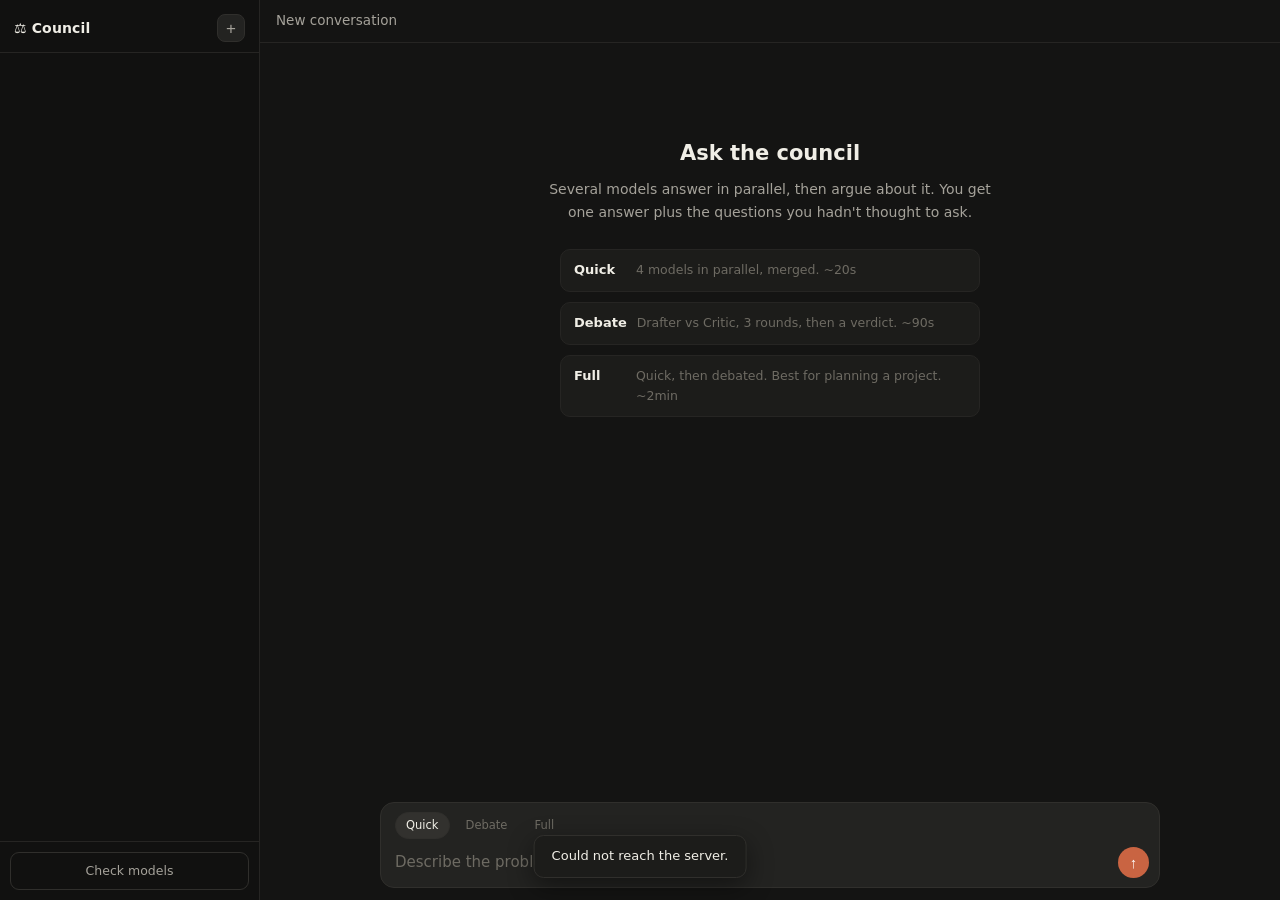
==== static/index.html @ 8ed4f0cf "Add user accounts with durable sessions and per-user isolation The complaint was "I have to type the" ====
<!DOCTYPE html>
<html lang="en">
<head>
<meta charset="utf-8">
<meta name="viewport" content="width=device-width, initial-scale=1, viewport-fit=cover">
<meta name="theme-color" content="#141413">
<meta name="apple-mobile-web-app-capable" content="yes">
<meta name="apple-mobile-web-app-status-bar-style" content="black-translucent">
<title>Council</title>
<link rel="stylesheet" href="/static/style.css">
<link rel="icon" href="data:image/svg+xml,<svg xmlns='http://www.w3.org/2000/svg' viewBox='0 0 100 100'><text y='.9em' font-size='90'>&#9878;</text></svg>">
</head>
<body>

<!-- Auth: sign in or create an account -->
<div id="login" class="login hidden">
  <div class="login-card">
    <div class="auth-brand">&#9878;</div>
    <h1 id="auth-title">Council AI</h1>
    <p id="auth-sub">Several models answer, then argue about it.</p>

    <div class="auth-tabs" id="auth-tabs">
      <button type="button" class="auth-tab active" data-tab="login">Sign in</button>
      <button type="button" class="auth-tab" data-tab="signup">Create account</button>
      <span class="auth-tab-ink" id="tab-ink"></span>
    </div>

    <form id="auth-form" autocomplete="on">
      <label class="field">
        <span>Username</span>
        <input type="text" id="auth-username" autocomplete="username"
               autocapitalize="none" spellcheck="false" placeholder="abu4evere">
      </label>
      <label class="field">
        <span>Password</span>
        <input type="password" id="auth-password" autocomplete="current-password"
               placeholder="&bull;&bull;&bull;&bull;&bull;&bull;&bull;&bull;">
      </label>
      <div id="auth-hint" class="auth-hint"></div>
      <button type="submit" id="auth-submit">Sign in</button>
      <div id="login-error" class="login-error"></div>
    </form>
  </div>
</div>

<div id="app" class="app hidden">

  <!-- Sidebar / conversation list -->
  <aside id="sidebar" class="sidebar">
    <div class="sidebar-head">
      <span class="brand">⚖ Council</span>
      <button id="new-chat" class="btn-new" title="New conversation">+</button>
    </div>
    <div id="conv-list" class="conv-list"></div>
    <div class="sidebar-foot">
      <div id="whoami" class="whoami hidden">
        <span id="whoami-name"></span>
        <button id="logout" class="link-btn">Sign out</button>
      </div>
      <button id="check-models" class="btn-ghost">Check models</button>
    </div>
  </aside>
  <div id="scrim" class="scrim"></div>

  <!-- Main -->
  <main class="main">
    <header class="topbar">
      <button id="menu-btn" class="icon-btn" aria-label="Conversations">☰</button>
      <div id="conv-title" class="conv-title">New conversation</div>
      <div class="spacer"></div>
    </header>

    <div id="thread" class="thread">
      <div id="empty" class="empty">
        <h2>Ask the council</h2>
        <p>Several models answer in parallel, then argue about it. You get one answer plus the questions you hadn't thought to ask.</p>
        <div class="mode-explain">
          <div><b>Quick</b><span>4 models in parallel, merged. ~20s</span></div>
          <div><b>Debate</b><span>Drafter vs Critic, 3 rounds, then a verdict. ~90s</span></div>
          <div><b>Full</b><span>Quick, then debated. Best for planning a project. ~2min</span></div>
        </div>
      </div>
    </div>

    <div class="composer-wrap">
      <div id="stage-banner" class="stage-banner hidden">
        <span class="dot"></span>
        <span id="stage-text"></span>
        <span id="elapsed" class="elapsed">0:00</span>
        <button id="stop" class="stop-btn" title="Stop this run">stop</button>
      </div>
      <div class="composer">
        <div class="modes" id="modes">
          <button data-mode="moa" class="mode active">Quick</button>
          <button data-mode="debate" class="mode">Debate</button>
          <button data-mode="full" class="mode">Full</button>
        </div>
        <div class="input-row">
          <textarea id="prompt" rows="1" placeholder="Describe the problem or the project..."></textarea>
          <button id="send" class="send" aria-label="Send">↑</button>
        </div>
      </div>
    </div>
  </main>
</div>

<div id="toast" class="toast hidden"></div>

<script src="/static/app.js"></script>
</body>
</html>
---- static/style.css ----
:root {
  --bg: #141413;
  --bg-raised: #1c1c1a;
  --bg-input: #232321;
  --border: #302f2c;
  --border-soft: #262523;
  --text: #f0eee6;
  --text-dim: #a5a29a;
  --text-faint: #6e6b63;
  --accent: #c96442;
  --accent-dim: #8a4630;
  --ok: #3fa87a;
  --warn: #d4a02c;
  --err: #d4553f;
  --radius: 14px;
  --sidebar-w: 260px;
}

* { box-sizing: border-box; margin: 0; padding: 0; }

html, body {
  height: 100%;
  background: var(--bg);
  color: var(--text);
  font-family: ui-sans-serif, -apple-system, "Segoe UI", Inter, system-ui, sans-serif;
  font-size: 15px;
  line-height: 1.6;
  -webkit-font-smoothing: antialiased;
  overscroll-behavior: none;
}

.hidden { display: none !important; }

/* ---------- auth screen ----------
   Restraint over decoration: one card, generous spacing, and motion only where
   it explains a state change (the tab underline moving, the button showing it
   is working). Nothing animates just because it can. */
.login {
  position: fixed; inset: 0; display: grid; place-items: center;
  background: var(--bg); z-index: 100; padding: 24px;
}
.login-card {
  width: 100%; max-width: 360px;
  background: var(--bg-raised); border: 1px solid var(--border);
  border-radius: 18px; padding: 34px 30px 28px;
  animation: card-in .34s cubic-bezier(.16,1,.3,1);
}
@keyframes card-in {
  from { opacity: 0; transform: translateY(8px) scale(.99); }
  to   { opacity: 1; transform: none; }
}
.auth-brand { font-size: 26px; line-height: 1; margin-bottom: 14px; }
.login-card h1 { font-size: 21px; font-weight: 600; letter-spacing: -.01em; }
.login-card p { color: var(--text-dim); font-size: 13px; margin-top: 5px; }

.auth-tabs {
  position: relative; display: flex; gap: 2px; margin: 24px 0 20px;
  border-bottom: 1px solid var(--border-soft);
}
.auth-tab {
  background: none; border: none; color: var(--text-faint);
  font: inherit; font-size: 13px; padding: 8px 12px; cursor: pointer;
  transition: color .16s ease;
}
.auth-tab:hover { color: var(--text-dim); }
.auth-tab.active { color: var(--text); }
.auth-tab-ink {
  position: absolute; bottom: -1px; left: 0; height: 2px; width: 0;
  background: var(--accent); border-radius: 2px;
  transition: transform .26s cubic-bezier(.16,1,.3,1), width .26s cubic-bezier(.16,1,.3,1);
}

.field { display: block; margin-bottom: 14px; }
.field span {
  display: block; font-size: 11.5px; color: var(--text-dim); margin-bottom: 6px;
}
.field input {
  width: 100%; font: inherit; font-size: 14px; padding: 10px 13px;
  background: var(--bg-input); color: var(--text);
  border: 1px solid var(--border); border-radius: 10px;
  transition: border-color .16s ease, box-shadow .16s ease;
}
.field input:focus {
  outline: none; border-color: var(--accent-dim);
  box-shadow: 0 0 0 3px rgba(201,100,66,.13);
}
.field input::placeholder { color: #55534e; }

#auth-submit {
  width: 100%; font: inherit; font-size: 14px; font-weight: 600;
  padding: 11px; margin-top: 6px; cursor: pointer;
  background: var(--accent); color: #fff; border: none; border-radius: 10px;
  transition: background .16s ease, opacity .16s ease;
}
#auth-submit:hover:not(:disabled) { background: #d4714f; }
#auth-submit:disabled { opacity: .6; cursor: default; }

.auth-hint { color: var(--text-faint); font-size: 11.5px; min-height: 16px; margin-bottom: 4px; }
.login-error { color: var(--err); font-size: 12.5px; min-height: 18px; margin-top: 10px; }

/* signed-in badge */
.whoami {
  display: flex; align-items: center; gap: 8px;
  font-size: 12px; color: var(--text-dim); margin-bottom: 8px; padding: 0 2px;
}
.link-btn {
  margin-left: auto; background: none; border: none; color: var(--text-faint);
  font: inherit; font-size: 11.5px; cursor: pointer; padding: 0;
  text-decoration: underline; text-underline-offset: 2px;
}
.link-btn:hover { color: var(--text); }

/* ---------- layout ---------- */
.app { display: flex; height: 100dvh; overflow: hidden; }

.sidebar {
  width: var(--sidebar-w); flex-shrink: 0; background: #111110;
  border-right: 1px solid var(--border-soft); display: flex; flex-direction: column;
}
.sidebar-head {
  display: flex; align-items: center; justify-content: space-between;
  padding: 14px 14px 10px; border-bottom: 1px solid var(--border-soft);
}
.brand { font-weight: 600; font-size: 14px; letter-spacing: .01em; }
.btn-new {
  width: 28px; height: 28px; border-radius: 8px; border: 1px solid var(--border);
  background: var(--bg-input); color: var(--text-dim); font-size: 17px; line-height: 1;
  cursor: pointer;
}
.btn-new:hover { color: var(--text); border-color: var(--accent-dim); }

.conv-list { flex: 1; overflow-y: auto; padding: 8px; }
.conv-item {
  padding: 9px 11px; border-radius: 9px; cursor: pointer; font-size: 13.5px;
  color: var(--text-dim); white-space: nowrap; overflow: hidden; text-overflow: ellipsis;
  display: flex; align-items: center; gap: 8px;
}
.conv-item:hover { background: var(--bg-raised); color: var(--text); }
.conv-item.active { background: var(--bg-raised); color: var(--text); }
.conv-item .del {
  margin-left: auto; opacity: 0; color: var(--text-faint); font-size: 15px; padding: 0 2px;
}
.conv-item:hover .del { opacity: 1; }
.conv-item .del:hover { color: var(--err); }

.sidebar-foot { padding: 10px; border-top: 1px solid var(--border-soft); }
.btn-ghost {
  width: 100%; background: none; border: 1px solid var(--border); color: var(--text-dim);
  padding: 8px; border-radius: 9px; font: inherit; font-size: 12.5px; cursor: pointer;
}
.btn-ghost:hover { color: var(--text); border-color: var(--accent-dim); }

.scrim {
  display: none; position: fixed; inset: 0; background: rgba(0,0,0,.55); z-index: 40;
}

.main { flex: 1; display: flex; flex-direction: column; min-width: 0; }

.topbar {
  display: flex; align-items: center; gap: 10px; padding: 10px 16px;
  border-bottom: 1px solid var(--border-soft); flex-shrink: 0;
  padding-top: max(10px, env(safe-area-inset-top));
}
.icon-btn {
  display: none; background: none; border: none; color: var(--text-dim);
  font-size: 19px; cursor: pointer; padding: 2px 6px;
}
.conv-title {
  font-size: 13.5px; color: var(--text-dim); white-space: nowrap;
  overflow: hidden; text-overflow: ellipsis;
}
.spacer { flex: 1; }

/* ---------- thread ---------- */
.thread { flex: 1; overflow-y: auto; padding: 22px 16px 8px; scroll-behavior: smooth; }
.thread > * { max-width: 780px; margin-left: auto; margin-right: auto; }

.empty { text-align: center; padding: 8vh 8px; }
.empty h2 { font-size: 21px; font-weight: 600; margin-bottom: 8px; }
.empty p { color: var(--text-dim); font-size: 14px; max-width: 460px; margin: 0 auto 26px; }
.mode-explain { display: flex; flex-direction: column; gap: 10px; max-width: 420px; margin: 0 auto; }
.mode-explain > div {
  display: flex; gap: 10px; align-items: baseline; text-align: left;
  background: var(--bg-raised); border: 1px solid var(--border-soft);
  border-radius: 10px; padding: 10px 13px;
}
.mode-explain b { font-size: 13px; min-width: 52px; }
.mode-explain span { color: var(--text-faint); font-size: 12.5px; }

.turn { margin-bottom: 30px; }
.user-msg {
  background: var(--bg-input); border: 1px solid var(--border-soft);
  border-radius: var(--radius); padding: 12px 16px; margin-bottom: 16px;
  white-space: pre-wrap; word-break: break-word;
}
.user-msg .tag {
  display: inline-block; font-size: 10.5px; text-transform: uppercase; letter-spacing: .07em;
  color: var(--text-faint); margin-bottom: 5px;
}

/* agent panels */
.agents { display: flex; flex-direction: column; gap: 9px; margin-bottom: 16px; }
.agent {
  border: 1px solid var(--border-soft); border-radius: 11px; overflow: hidden;
  background: var(--bg-raised);
}
.agent-head {
  display: flex; align-items: center; gap: 8px; padding: 9px 13px; cursor: pointer;
  font-size: 12.5px; user-select: none;
}
.agent-head:hover { background: #201f1d; }
.swatch { width: 7px; height: 7px; border-radius: 50%; flex-shrink: 0; }
.agent-name { font-weight: 600; }
.agent-model { color: var(--text-faint); font-size: 11px; }
.agent-round {
  color: var(--text-faint); font-size: 10.5px; border: 1px solid var(--border);
  padding: 1px 6px; border-radius: 20px;
}
.agent-status { margin-left: auto; font-size: 11px; color: var(--text-faint); }
.agent-status.running { color: var(--warn); }
.agent-status.done { color: var(--ok); }
.agent-status.error { color: var(--err); }
.chev { color: var(--text-faint); font-size: 10px; transition: transform .15s; }
.agent.open .chev { transform: rotate(90deg); }
.agent-body {
  display: none; padding: 4px 14px 14px; font-size: 13.5px; color: var(--text-dim);
  border-top: 1px solid var(--border-soft); max-height: 340px; overflow-y: auto;
}
.agent.open .agent-body { display: block; }
.agent-body.streaming { display: block; }

/* final answer */
.final {
  border: 1px solid var(--border); border-radius: var(--radius);
  padding: 4px 18px 18px; background: #191917;
}
.final-head {
  display: flex; align-items: center; gap: 8px; padding: 13px 0 4px;
  font-size: 11px; text-transform: uppercase; letter-spacing: .07em; color: var(--accent);
  font-weight: 600;
}
.final-copy {
  margin-left: auto; background: none; border: 1px solid var(--border); color: var(--text-faint);
  border-radius: 7px; font-size: 11px; padding: 3px 9px; cursor: pointer;
  text-transform: none; letter-spacing: 0;
}
.final-copy:hover { color: var(--text); }

.failed {
  border: 1px solid var(--err); border-radius: var(--radius); padding: 13px 16px;
  color: var(--err); font-size: 13.5px; background: rgba(212,85,63,.07);
}

/* markdown */
.md h1, .md h2, .md h3 { margin: 18px 0 7px; font-weight: 600; line-height: 1.35; }
.md h1 { font-size: 18px; } .md h2 { font-size: 16px; } .md h3 { font-size: 14.5px; }
.md p { margin: 9px 0; }
.md ul, .md ol { margin: 9px 0 9px 21px; }
.md li { margin: 3px 0; }
.md code {
  background: #2a2926; padding: 1.5px 5px; border-radius: 5px;
  font-family: ui-monospace, "Cascadia Code", Consolas, monospace; font-size: .89em;
}
.md pre {
  background: #0e0e0d; border: 1px solid var(--border-soft); padding: 12px;
  border-radius: 9px; overflow-x: auto; margin: 11px 0;
}
.md pre code { background: none; padding: 0; font-size: 12.5px; line-height: 1.55; }
.md strong { color: var(--text); font-weight: 600; }
.md hr { border: none; border-top: 1px solid var(--border-soft); margin: 16px 0; }
.md blockquote {
  border-left: 2px solid var(--border); padding-left: 12px; color: var(--text-dim); margin: 10px 0;
}

/* ---------- composer ---------- */
.composer-wrap {
  flex-shrink: 0; padding: 0 16px 12px;
  padding-bottom: max(12px, env(safe-area-inset-bottom));
  background: linear-gradient(to top, var(--bg) 62%, transparent);
}
.composer-wrap > * { max-width: 780px; margin: 0 auto; }

.stage-banner {
  display: flex; align-items: center; gap: 9px; font-size: 12px; color: var(--text-dim);
  padding: 7px 14px; margin-bottom: 8px; background: var(--bg-raised);
  border: 1px solid var(--border-soft); border-radius: 20px; width: fit-content;
}
.dot {
  width: 6px; height: 6px; border-radius: 50%; background: var(--accent);
  animation: pulse 1.3s ease-in-out infinite;
}
@keyframes pulse { 0%,100% { opacity: .3; } 50% { opacity: 1; } }

.composer {
  border: 1px solid var(--border); border-radius: var(--radius);
  background: var(--bg-input); padding: 9px 10px 9px 14px;
}
.modes { display: flex; gap: 5px; margin-bottom: 8px; }
.mode {
  background: none; border: 1px solid transparent; color: var(--text-faint);
  font: inherit; font-size: 11.5px; padding: 3px 10px; border-radius: 20px; cursor: pointer;
}
.mode:hover { color: var(--text-dim); }
.mode.active { color: var(--text); background: #32312e; border-color: var(--border); }

.input-row { display: flex; align-items: flex-end; gap: 9px; }
#prompt {
  flex: 1; background: none; border: none; color: var(--text); font: inherit;
  resize: none; max-height: 190px; line-height: 1.55; padding: 4px 0;
}
#prompt:focus { outline: none; }
#prompt::placeholder { color: var(--text-faint); }
.send {
  width: 31px; height: 31px; border-radius: 50%; border: none; background: var(--accent);
  color: #fff; font-size: 15px; cursor: pointer; flex-shrink: 0; line-height: 1;
}
.send:disabled { background: #3a3937; color: var(--text-faint); cursor: not-allowed; }

/* ---------- toast ---------- */
.toast {
  position: fixed; bottom: 22px; left: 50%; transform: translateX(-50%);
  background: var(--bg-raised); border: 1px solid var(--border); color: var(--text);
  padding: 10px 17px; border-radius: 10px; font-size: 13px; z-index: 200;
  max-width: 90vw; box-shadow: 0 8px 26px rgba(0,0,0,.45);
}

/* ---------- mobile ---------- */
@media (max-width: 768px) {
  .sidebar {
    position: fixed; left: 0; top: 0; bottom: 0; z-index: 50;
    transform: translateX(-100%); transition: transform .22s ease;
  }
  .sidebar.open { transform: translateX(0); }
  .scrim.open { display: block; }
  .icon-btn { display: block; }
  .thread { padding: 16px 13px 8px; }
  .composer-wrap { padding: 0 12px 10px; padding-bottom: max(10px, env(safe-area-inset-bottom)); }
  .empty { padding: 5vh 4px; }
  .agent-body { max-height: 260px; }
}

/* a seat whose provider has no key: present but greyed, not an error */
.agent.skipped { opacity: .5; }
.agent-status.skipped { color: var(--text-faint); }

/* a reasoning model's private chain of thought, while it thinks */
.agent-thinking {
  padding: 8px 14px; font-size: 11.5px; color: var(--text-faint);
  font-style: italic; border-top: 1px solid var(--border-soft);
  max-height: 72px; overflow: hidden; line-height: 1.45;
}


/* ---------- run status: elapsed time and stop ---------- */
.elapsed {
  font-variant-numeric: tabular-nums; color: var(--text-faint);
  font-size: 11.5px; padding-left: 2px;
}
.stop-btn {
  background: none; border: 1px solid var(--border); color: var(--text-faint);
  border-radius: 20px; font: inherit; font-size: 11px; padding: 1px 9px;
  cursor: pointer; margin-left: 2px;
}
.stop-btn:hover { color: var(--err); border-color: var(--err); }

/* ---------- desktop: see all the proposers at once ----------
   Stacked vertically, five streaming panels push the composer off screen and
   you cannot compare them -- which is the entire point of running five. On a
   wide screen they go side by side; on a phone they stay stacked, because
   five columns on a 375px screen is unreadable. */
.agents-wrap { display: flex; flex-direction: column; gap: 9px; margin-bottom: 16px; }

@media (min-width: 900px) {
  .agents.fan {
    display: grid;
    grid-template-columns: repeat(auto-fit, minmax(210px, 1fr));
    gap: 9px;
    align-items: start;
  }
  .agents.fan .agent-body { max-height: 240px; }
  .agents.fan .agent-model { display: block; margin-top: 2px; }
  .agents.fan .agent-head { flex-wrap: wrap; row-gap: 2px; }
}
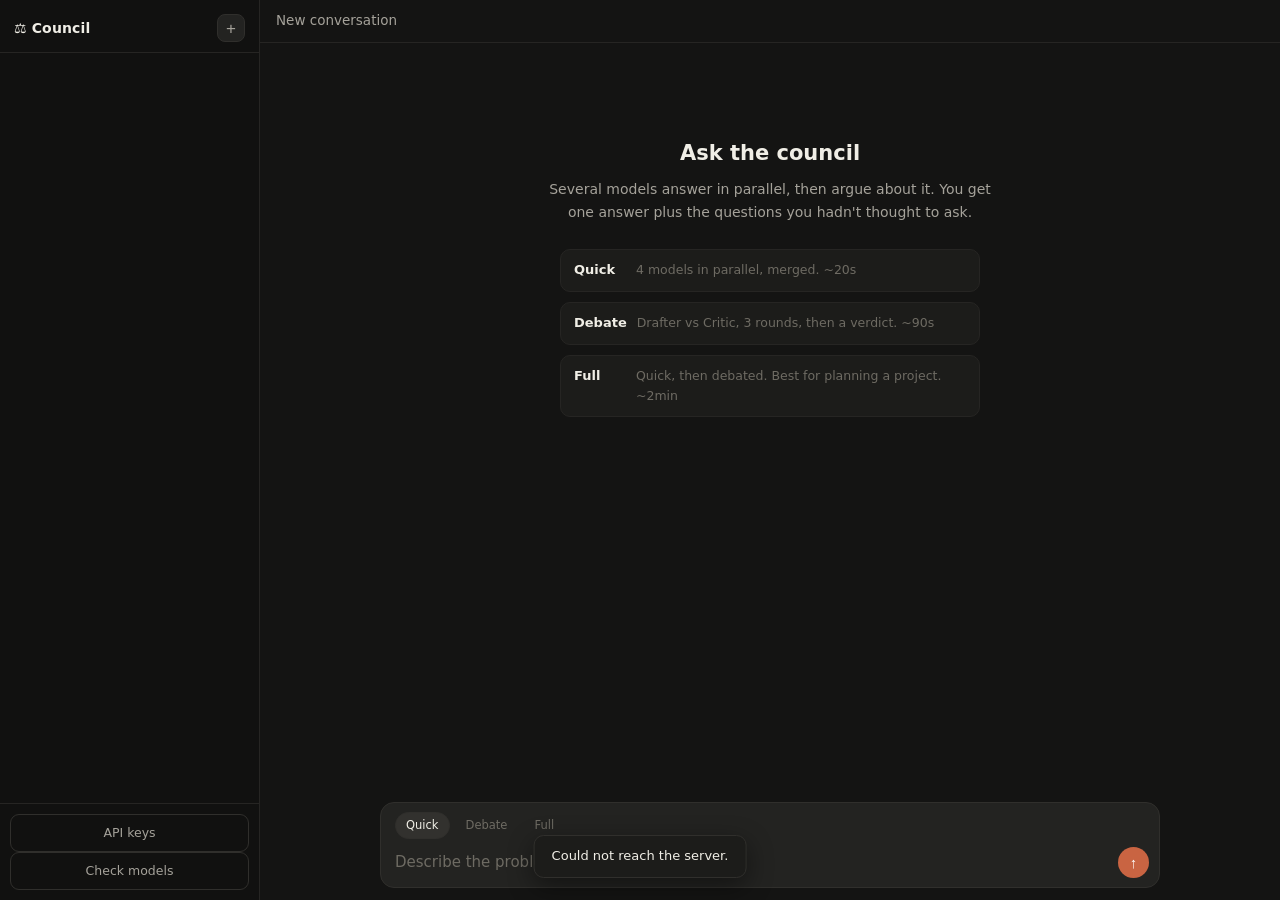
==== commit 3353bba9: "Bring your own key: per-user API keys, encrypted and verified Hosting Council for anyone else was im" ====
--- a/static/index.html
+++ b/static/index.html
@@ -57,6 +57,7 @@
         <span id="whoami-name"></span>
         <button id="logout" class="link-btn">Sign out</button>
       </div>
+      <button id="open-keys" class="btn-ghost">API keys</button>
       <button id="check-models" class="btn-ghost">Check models</button>
     </div>
   </aside>
@@ -104,6 +105,22 @@
   </main>
 </div>
 
+<!-- API keys -->
+<div id="keys-modal" class="modal hidden">
+  <div class="modal-card">
+    <header class="modal-head">
+      <h2>Your API keys</h2>
+      <button id="keys-close" class="icon-x" aria-label="Close">&times;</button>
+    </header>
+    <p class="modal-sub">
+      Council runs on your own keys, so your quota is yours alone. Keys are
+      encrypted before they are stored and never shown back to you in full.
+      Every provider below has a free tier.
+    </p>
+    <div id="keys-list" class="keys-list">Loading...</div>
+  </div>
+</div>
+
 <div id="toast" class="toast hidden"></div>
 
 <script src="/static/app.js"></script>
--- a/static/style.css
+++ b/static/style.css
@@ -381,3 +381,85 @@
   .agents.fan .agent-model { display: block; margin-top: 2px; }
   .agents.fan .agent-head { flex-wrap: wrap; row-gap: 2px; }
 }
+
+/* ---------- recalled vault notes ----------
+   Quiet by default. This is provenance, not content: it answers "what did it
+   remember, and what left my machine", so it must be visible but must not
+   compete with the answer. */
+.vault-note {
+  border: 1px solid var(--border-soft); border-left: 2px solid var(--accent-dim);
+  border-radius: 9px; padding: 9px 13px; margin-bottom: 12px;
+  background: #191917;
+}
+.vault-head {
+  font-size: 11px; color: var(--text-dim); text-transform: uppercase;
+  letter-spacing: .06em; margin-bottom: 5px;
+}
+.vault-list { list-style: none; margin: 0; padding: 0; }
+.vault-list li { font-size: 12px; color: var(--text-faint); padding: 1px 0; }
+.vault-path { color: var(--text-dim); }
+.vault-heading { color: var(--text-faint); }
+
+/* ---------- modal ---------- */
+.modal {
+  position: fixed; inset: 0; z-index: 90;
+  background: rgba(0,0,0,.6); backdrop-filter: blur(3px);
+  display: grid; place-items: center; padding: 20px;
+  animation: fade-in .18s ease;
+}
+@keyframes fade-in { from { opacity: 0 } to { opacity: 1 } }
+.modal-card {
+  width: 100%; max-width: 520px; max-height: 84vh; overflow-y: auto;
+  background: var(--bg-raised); border: 1px solid var(--border);
+  border-radius: 16px; padding: 22px 24px 24px;
+  animation: card-in .28s cubic-bezier(.16,1,.3,1);
+}
+.modal-head { display: flex; align-items: center; gap: 10px; }
+.modal-head h2 { font-size: 17px; font-weight: 600; }
+.icon-x {
+  margin-left: auto; background: none; border: none; color: var(--text-faint);
+  font-size: 22px; line-height: 1; cursor: pointer; padding: 0 2px;
+}
+.icon-x:hover { color: var(--text); }
+.modal-sub { color: var(--text-dim); font-size: 12.5px; margin: 8px 0 18px; line-height: 1.6; }
+
+/* ---------- API keys ---------- */
+.keys-list { display: flex; flex-direction: column; gap: 10px; }
+.key-mode {
+  font-size: 12px; color: var(--warn); border: 1px solid #3a3124;
+  background: #201c16; border-radius: 9px; padding: 8px 11px; margin-bottom: 4px;
+}
+.key-row {
+  border: 1px solid var(--border-soft); border-radius: 11px;
+  padding: 12px 13px; background: #191917;
+}
+.key-head { display: flex; align-items: center; gap: 8px; }
+.key-label { font-size: 13.5px; font-weight: 600; }
+.key-badge {
+  font-size: 10.5px; padding: 2px 8px; border-radius: 20px;
+  border: 1px solid var(--border); font-variant-numeric: tabular-nums;
+}
+.key-badge.yours { color: var(--ok); border-color: #27503f; }
+.key-badge.shared { color: var(--warn); border-color: #3e3520; }
+.key-badge.none { color: var(--text-faint); }
+.key-note { font-size: 11.5px; color: var(--text-faint); margin: 5px 0 9px; line-height: 1.5; }
+.key-form { display: flex; gap: 6px; }
+.key-input {
+  flex: 1; font: inherit; font-size: 13px; padding: 7px 10px;
+  background: var(--bg-input); color: var(--text);
+  border: 1px solid var(--border); border-radius: 8px;
+}
+.key-input:focus { outline: none; border-color: var(--accent-dim); }
+.key-save, .key-del {
+  font: inherit; font-size: 12px; padding: 7px 12px; border-radius: 8px;
+  cursor: pointer; border: 1px solid var(--border); background: none;
+  color: var(--text-dim); white-space: nowrap;
+}
+.key-save { background: var(--accent); border-color: var(--accent); color: #fff; }
+.key-save:disabled { opacity: .6; cursor: default; }
+.key-del:hover { color: var(--err); border-color: var(--err); }
+.key-link {
+  display: inline-block; margin-top: 8px; font-size: 11.5px;
+  color: var(--text-faint); text-decoration: underline; text-underline-offset: 2px;
+}
+.key-link:hover { color: var(--text-dim); }
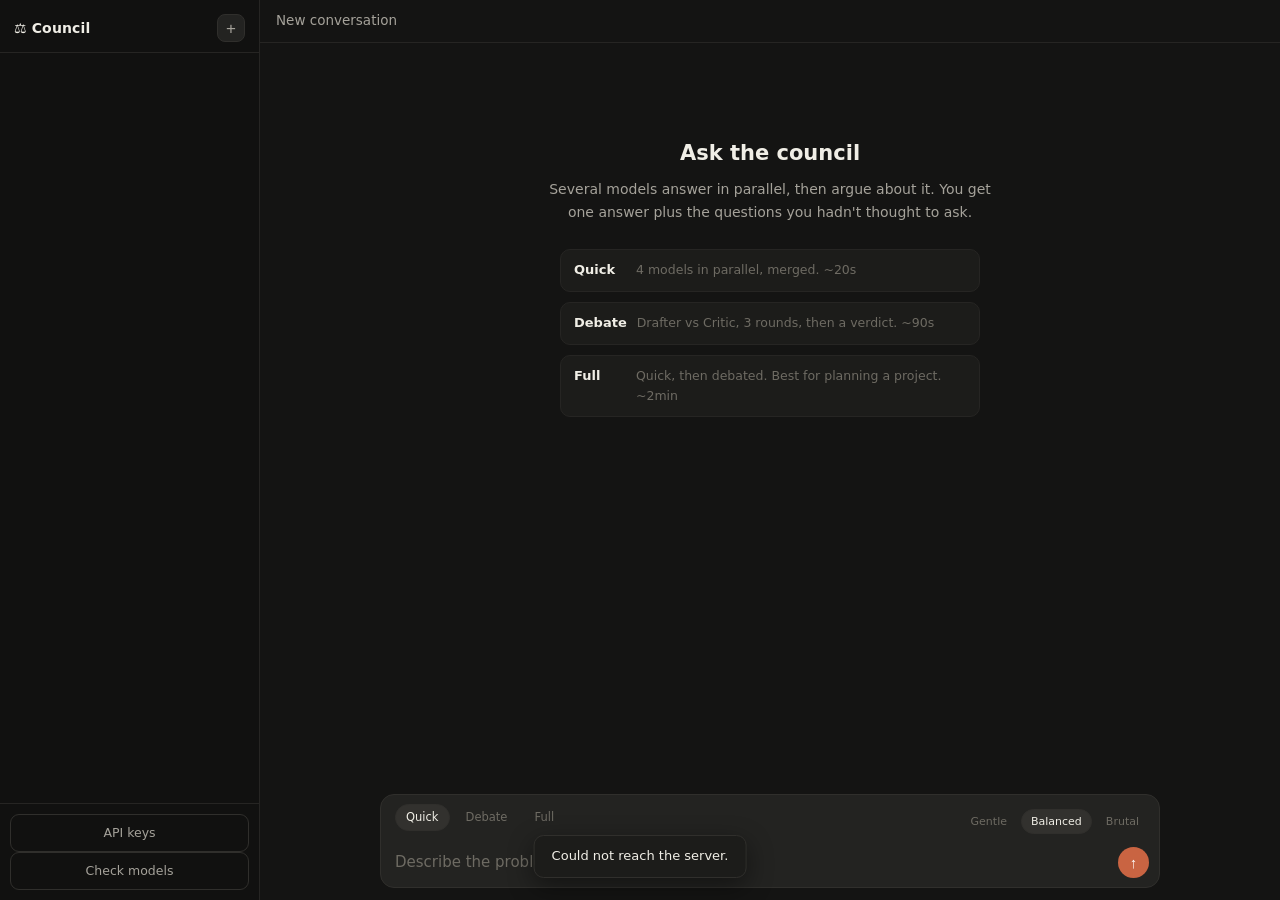
==== commit f6f4b81c: "Show the conclusion, hide the machinery; give Council a voice and a dial Four of the improvement not" ====
--- a/static/index.html
+++ b/static/index.html
@@ -91,10 +91,17 @@
         <button id="stop" class="stop-btn" title="Stop this run">stop</button>
       </div>
       <div class="composer">
-        <div class="modes" id="modes">
-          <button data-mode="moa" class="mode active">Quick</button>
-          <button data-mode="debate" class="mode">Debate</button>
-          <button data-mode="full" class="mode">Full</button>
+        <div class="composer-controls">
+          <div class="modes" id="modes">
+            <button data-mode="moa" class="mode active">Quick</button>
+            <button data-mode="debate" class="mode">Debate</button>
+            <button data-mode="full" class="mode">Full</button>
+          </div>
+          <div class="challenge" id="challenge" title="How hard the council pushes back">
+            <button data-level="low" class="chal">Gentle</button>
+            <button data-level="medium" class="chal active">Balanced</button>
+            <button data-level="high" class="chal">Brutal</button>
+          </div>
         </div>
         <div class="input-row">
           <textarea id="prompt" rows="1" placeholder="Describe the problem or the project..."></textarea>
@@ -118,6 +125,20 @@
       Every provider below has a free tier.
     </p>
     <div id="keys-list" class="keys-list">Loading...</div>
+
+    <hr class="modal-rule">
+    <h3 class="modal-h3">Memory</h3>
+    <p class="modal-sub">
+      A folder of markdown notes Council searches before every run, so you stop
+      pasting the same context into every question. An Obsidian vault is exactly
+      this. Yours alone &mdash; other accounts never see it.
+    </p>
+    <div class="vault-form">
+      <input type="text" id="vault-path" class="key-input" spellcheck="false"
+             placeholder="Documents&#92;My Vault">
+      <button id="vault-save" class="key-save">Save</button>
+    </div>
+    <div id="vault-status" class="vault-status"></div>
   </div>
 </div>
 
--- a/static/style.css
+++ b/static/style.css
@@ -463,3 +463,81 @@
   color: var(--text-faint); text-decoration: underline; text-underline-offset: 2px;
 }
 .key-link:hover { color: var(--text-dim); }
+
+/* ---------- memory settings ---------- */
+.modal-rule { border: none; border-top: 1px solid var(--border-soft); margin: 22px 0 18px; }
+.modal-h3 { font-size: 14px; font-weight: 600; }
+.vault-form { display: flex; gap: 6px; }
+.vault-status { font-size: 11.5px; color: var(--text-faint); margin-top: 7px; }
+.vault-status.ok { color: var(--ok); }
+
+/* ---------- where the models disagreed ----------
+   Sits above the merged answer. This is the one thing a reader cannot get from
+   a single model, so it gets the accent treatment and the answer does not. */
+.disagree {
+  border: 1px solid var(--border); border-left: 2px solid var(--accent);
+  border-radius: var(--radius); background: #191917;
+  padding: 4px 18px 16px; margin-bottom: 14px;
+}
+.disagree-head {
+  font-size: 11px; text-transform: uppercase; letter-spacing: .07em;
+  color: var(--accent); font-weight: 600; padding: 13px 0 4px;
+}
+.disagree-item { padding: 11px 0; border-top: 1px solid var(--border-soft); }
+.disagree-item:first-of-type { border-top: none; }
+.disagree-point { font-size: 14px; font-weight: 600; margin-bottom: 9px; }
+
+/* Two positions side by side: the contrast is the information. */
+.disagree-sides { display: grid; grid-template-columns: 1fr 1fr; gap: 9px; }
+.disagree-side {
+  background: var(--bg-input); border: 1px solid var(--border-soft);
+  border-radius: 9px; padding: 9px 11px;
+}
+.disagree-seat {
+  display: block; font-size: 11px; font-weight: 600;
+  color: var(--text-dim); margin-bottom: 3px;
+}
+.disagree-says { font-size: 13px; color: var(--text-dim); line-height: 1.55; }
+
+.disagree-res { margin-top: 9px; font-size: 13px; color: var(--text-dim); line-height: 1.55; }
+.disagree-res-label {
+  display: inline-block; font-size: 10px; text-transform: uppercase;
+  letter-spacing: .06em; color: var(--ok); font-weight: 650; margin-right: 7px;
+}
+
+@media (max-width: 640px) {
+  .disagree-sides { grid-template-columns: 1fr; }
+}
+
+/* ---------- run summary, and the machinery behind it ----------
+   During a run the panels are open: watching five models work is what makes a
+   seven-minute wait bearable. Once there is an answer that job is done and the
+   panels become clutter, so they collapse behind one honest line. */
+.agents-wrap.collapsed { display: none; }
+.agents-wrap.collapsed.revealed { display: flex; }
+
+.run-summary {
+  display: flex; align-items: center; gap: 12px;
+  padding: 8px 14px; margin-bottom: 12px;
+  border: 1px solid var(--border-soft); border-radius: 9px;
+  background: #191917; font-size: 12px;
+}
+.run-summary-text { color: var(--text-dim); }
+.run-toggle {
+  margin-left: auto; background: none; border: 1px solid var(--border);
+  color: var(--text-faint); border-radius: 7px; font: inherit; font-size: 11.5px;
+  padding: 3px 10px; cursor: pointer;
+  transition: color .16s ease, border-color .16s ease;
+}
+.run-toggle:hover { color: var(--text); border-color: var(--accent-dim); }
+
+/* ---------- challenge level ---------- */
+.composer-controls { display: flex; align-items: center; gap: 12px; margin-bottom: 8px; flex-wrap: wrap; }
+.challenge { display: flex; gap: 4px; margin-left: auto; }
+.chal {
+  background: none; border: 1px solid transparent; color: var(--text-faint);
+  font: inherit; font-size: 11px; padding: 3px 9px; border-radius: 20px; cursor: pointer;
+}
+.chal:hover { color: var(--text-dim); }
+.chal.active { color: var(--text); background: #32312e; border-color: var(--border); }
+@media (max-width: 560px) { .challenge { margin-left: 0; } }
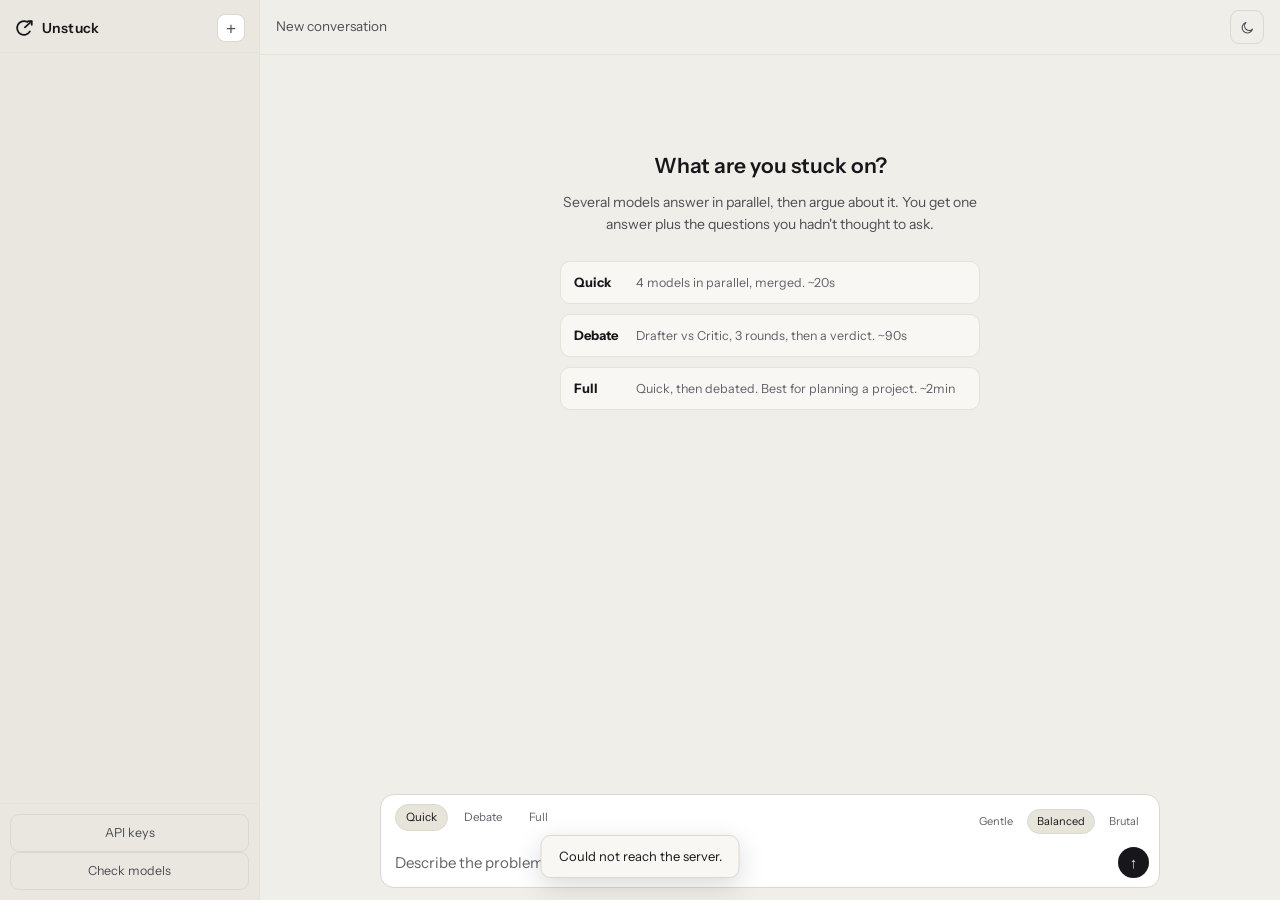
==== commit 36215197: "Ship to Fly, verify signups, hedge slow seats, rebuild the UI Deployment - Dockerfile, fly.toml and " ====
--- a/static/index.html
+++ b/static/index.html
@@ -1,22 +1,37 @@
 <!DOCTYPE html>
-<html lang="en">
+<html lang="en" data-theme="dark">
 <head>
 <meta charset="utf-8">
 <meta name="viewport" content="width=device-width, initial-scale=1, viewport-fit=cover">
-<meta name="theme-color" content="#141413">
+<meta name="theme-color" content="#0C0C0D">
 <meta name="apple-mobile-web-app-capable" content="yes">
 <meta name="apple-mobile-web-app-status-bar-style" content="black-translucent">
-<title>Council</title>
+<title>Unstuck</title>
 <link rel="stylesheet" href="/static/style.css">
-<link rel="icon" href="data:image/svg+xml,<svg xmlns='http://www.w3.org/2000/svg' viewBox='0 0 100 100'><text y='.9em' font-size='90'>&#9878;</text></svg>">
+<link rel="preconnect" href="https://fonts.googleapis.com">
+<link rel="preconnect" href="https://fonts.gstatic.com" crossorigin>
+<link href="https://fonts.googleapis.com/css2?family=IBM+Plex+Mono:wght@400;500;600&family=Instrument+Sans:wght@400;500;600;700&family=Instrument+Serif:ital@0;1&display=swap" rel="stylesheet">
+<link rel="icon" href="/static/logo.svg">
+<script>
+  // Before first paint, or the app shows one frame of the wrong theme on
+  // every load. Shares its key with the landing page, so a choice made on one
+  // carries to the other.
+  (function () {
+    try {
+      var saved = localStorage.getItem("unstuck-theme");
+      document.documentElement.setAttribute("data-theme",
+        saved || (matchMedia("(prefers-color-scheme: light)").matches ? "light" : "dark"));
+    } catch (e) { /* private mode: the dark default in the markup stands */ }
+  })();
+</script>
 </head>
 <body>
 
 <!-- Auth: sign in or create an account -->
 <div id="login" class="login hidden">
   <div class="login-card">
-    <div class="auth-brand">&#9878;</div>
-    <h1 id="auth-title">Council AI</h1>
+    <div class="auth-brand"><svg class="auth-mark" viewBox="0 0 32 32" fill="none" aria-hidden="true"><path d="M25.5 21.5 A11 11 0 1 1 21.5 6.5" stroke="currentColor" stroke-width="2.8" stroke-linecap="round"/><path d="M17.5 15 L28 5.4" stroke="currentColor" stroke-width="2.8" stroke-linecap="round"/><path d="M22.6 5 L28.4 5 L28.4 10.8" stroke="currentColor" stroke-width="2.8" stroke-linecap="round" stroke-linejoin="round"/></svg></div>
+    <h1 id="auth-title">Unstuck</h1>
     <p id="auth-sub">Several models answer, then argue about it.</p>
 
     <div class="auth-tabs" id="auth-tabs">
@@ -27,9 +42,9 @@
 
     <form id="auth-form" autocomplete="on">
       <label class="field">
-        <span>Username</span>
+        <span>Email</span>
         <input type="text" id="auth-username" autocomplete="username"
-               autocapitalize="none" spellcheck="false" placeholder="abu4evere">
+               autocapitalize="none" spellcheck="false" placeholder="you@example.com">
       </label>
       <label class="field">
         <span>Password</span>
@@ -40,6 +55,61 @@
       <button type="submit" id="auth-submit">Sign in</button>
       <div id="login-error" class="login-error"></div>
     </form>
+
+    <!-- Create an account: email, then the code, then who you are. -->
+    <div id="signup-flow" class="hidden">
+      <ol class="steps" id="signup-steps">
+        <li class="step is-active" data-step="1"><b>1</b><span>Email</span></li>
+        <li class="step" data-step="2"><b>2</b><span>Code</span></li>
+        <li class="step" data-step="3"><b>3</b><span>You</span></li>
+      </ol>
+
+      <form id="step-email" class="signup-step" autocomplete="on">
+        <label class="field">
+          <span>Your email</span>
+          <input type="email" id="su-email" autocomplete="email"
+                 autocapitalize="none" spellcheck="false" placeholder="you@example.com">
+        </label>
+        <div class="auth-hint">We send a 6-digit code to check the address is really yours.</div>
+        <button type="submit" id="su-send">Send me a code</button>
+      </form>
+
+      <form id="step-code" class="signup-step hidden" autocomplete="on">
+        <div class="auth-hint" id="su-sent-to"></div>
+        <label class="field">
+          <span>6-digit code</span>
+          <input type="text" id="su-code" class="code-input" inputmode="numeric"
+                 autocomplete="one-time-code" maxlength="6" spellcheck="false"
+                 placeholder="000000">
+        </label>
+        <button type="submit" id="su-verify">Verify</button>
+        <div class="step-links">
+          <button type="button" class="linkish" id="su-resend">Send it again</button>
+          <button type="button" class="linkish" id="su-back-email">Use a different email</button>
+        </div>
+      </form>
+
+      <form id="step-profile" class="signup-step hidden" autocomplete="on">
+        <label class="field">
+          <span>Full name</span>
+          <input type="text" id="su-name" autocomplete="name" placeholder="Your name">
+        </label>
+        <label class="field">
+          <span>What will you use Council for? <i>optional</i></span>
+          <input type="text" id="su-purpose" maxlength="200"
+                 placeholder="Deciding what to build next">
+        </label>
+        <label class="field">
+          <span>Password</span>
+          <input type="password" id="su-password" autocomplete="new-password"
+                 placeholder="&bull;&bull;&bull;&bull;&bull;&bull;&bull;&bull;">
+        </label>
+        <div class="auth-hint">At least 8 characters.</div>
+        <button type="submit" id="su-finish">Create account</button>
+      </form>
+
+      <div id="signup-error" class="login-error"></div>
+    </div>
   </div>
 </div>
 
@@ -48,7 +118,7 @@
   <!-- Sidebar / conversation list -->
   <aside id="sidebar" class="sidebar">
     <div class="sidebar-head">
-      <span class="brand">⚖ Council</span>
+      <a class="brand" href="/?home=1" title="Unstuck home"><svg class="brand-mark" viewBox="0 0 32 32" fill="none" aria-hidden="true"><path d="M25.5 21.5 A11 11 0 1 1 21.5 6.5" stroke="currentColor" stroke-width="2.8" stroke-linecap="round"/><path d="M17.5 15 L28 5.4" stroke="currentColor" stroke-width="2.8" stroke-linecap="round"/><path d="M22.6 5 L28.4 5 L28.4 10.8" stroke="currentColor" stroke-width="2.8" stroke-linecap="round" stroke-linejoin="round"/></svg><span>Unstuck</span></a>
       <button id="new-chat" class="btn-new" title="New conversation">+</button>
     </div>
     <div id="conv-list" class="conv-list"></div>
@@ -69,11 +139,16 @@
       <button id="menu-btn" class="icon-btn" aria-label="Conversations">☰</button>
       <div id="conv-title" class="conv-title">New conversation</div>
       <div class="spacer"></div>
+      <button id="theme-toggle" class="theme-btn" type="button"
+              aria-label="Switch between light and dark">
+        <svg class="t-sun" viewBox="0 0 24 24" fill="none" stroke="currentColor" stroke-width="1.8" stroke-linecap="round" aria-hidden="true"><circle cx="12" cy="12" r="4"/><path d="M12 2v2M12 20v2M2 12h2M20 12h2M4.9 4.9l1.4 1.4M17.7 17.7l1.4 1.4M19.1 4.9l-1.4 1.4M6.3 17.7l-1.4 1.4"/></svg>
+        <svg class="t-moon" viewBox="0 0 24 24" fill="none" stroke="currentColor" stroke-width="1.8" stroke-linecap="round" stroke-linejoin="round" aria-hidden="true"><path d="M20 14.5A8.5 8.5 0 1 1 9.5 4a6.8 6.8 0 0 0 10.5 10.5Z"/></svg>
+      </button>
     </header>
 
     <div id="thread" class="thread">
       <div id="empty" class="empty">
-        <h2>Ask the council</h2>
+        <h2>What are you stuck on?</h2>
         <p>Several models answer in parallel, then argue about it. You get one answer plus the questions you hadn't thought to ask.</p>
         <div class="mode-explain">
           <div><b>Quick</b><span>4 models in parallel, merged. ~20s</span></div>
@@ -144,6 +219,7 @@
 
 <div id="toast" class="toast hidden"></div>
 
+<script src="/static/theme.js"></script>
 <script src="/static/app.js"></script>
 </body>
 </html>
--- a/static/style.css
+++ b/static/style.css
@@ -1,19 +1,81 @@
 :root {
-  --bg: #141413;
-  --bg-raised: #1c1c1a;
-  --bg-input: #232321;
-  --border: #302f2c;
-  --border-soft: #262523;
-  --text: #f0eee6;
-  --text-dim: #a5a29a;
-  --text-faint: #6e6b63;
-  --accent: #c96442;
-  --accent-dim: #8a4630;
-  --ok: #3fa87a;
-  --warn: #d4a02c;
-  --err: #d4553f;
+  --bg: #0C0C0D;
+  --bg-raised: #141416;
+  --bg-input: #18181B;
+  --sidebar: #0F0F11;
+  --surface: #161618;
+  --surface-2: #1C1C20;
+  --surface-3: #232329;
+  --border: #242429;
+  --border-soft: #1C1C20;
+  --text: #EDEDEE;
+  --text-dim: #9B9BA5;
+  --text-faint: #8A8A95;
+  --placeholder: #5E5E68;
+  --accent: #EDEDEE;
+  --accent-dim: #8A8A95;
+  --btn-bg: #FFFFFF;
+  --btn-fg: #0C0C0D;
+  --btn-bg-hover: #D8D8DC;
+  --hairline: #35353D;
+  --scrim: rgba(0, 0, 0, .55);
+  --ring: rgba(237, 237, 238, .07);
+  --shadow: 0 8px 26px rgba(0, 0, 0, .45);
+  --shadow-lg: 0 30px 80px -50px rgba(0, 0, 0, .9);
+  --err-wash: rgba(255, 92, 92, .08);
+  --warn-edge: #3A3124;
+  --warn-wash: #201C16;
+  --ok-edge: #27503F;
+
+  --ok: #5BD6A0;
+  --warn: #E8C55A;
+  --err: #FF5C5C;
+  --agree: #5BD6A0;
+  --neutral: #E8C55A;
+  --dissent: #FF5C5C;
+
+  --font-sans: "Instrument Sans", ui-sans-serif, -apple-system, "Segoe UI", system-ui, sans-serif;
+  --font-serif: "Instrument Serif", Georgia, serif;
+  --font-mono: "IBM Plex Mono", ui-monospace, "SF Mono", Menlo, monospace;
   --radius: 14px;
   --sidebar-w: 260px;
+}
+
+:root[data-theme="light"] {
+  --bg: #EFEEE8;
+  --bg-raised: #F8F7F3;
+  --bg-input: #FFFFFF;
+  --sidebar: #E9E7DF;
+  --surface: #FFFFFF;
+  --surface-2: #F4F2EC;
+  --surface-3: #E7E4DA;
+  --border: #DBD8CE;
+  --border-soft: #E5E2D9;
+  --text: #17171B;
+  --text-dim: #4E4D55;
+  --text-faint: #63616A;
+  --placeholder: #8B8992;
+  --accent: #17171B;
+  --accent-dim: #63616A;
+  --btn-bg: #17171B;
+  --btn-fg: #EFEEE8;
+  --btn-bg-hover: #37363D;
+  --hairline: #C9C6BB;
+  --scrim: rgba(23, 23, 27, .38);
+  --ring: rgba(23, 23, 27, .10);
+  --shadow: 0 8px 26px rgba(23, 23, 27, .16);
+  --shadow-lg: 0 30px 70px -48px rgba(23, 23, 27, .45);
+  --err-wash: rgba(176, 51, 37, .08);
+  --warn-edge: #D8C9A0;
+  --warn-wash: #F7F0DF;
+  --ok-edge: #A8D3C0;
+
+  --ok: #076B48;
+  --warn: #7E6210;
+  --err: #B03325;
+  --agree: #076B48;
+  --neutral: #7E6210;
+  --dissent: #B03325;
 }
 
 * { box-sizing: border-box; margin: 0; padding: 0; }
@@ -49,7 +111,7 @@
   from { opacity: 0; transform: translateY(8px) scale(.99); }
   to   { opacity: 1; transform: none; }
 }
-.auth-brand { font-size: 26px; line-height: 1; margin-bottom: 14px; }
+.auth-brand { line-height: 0; margin-bottom: 14px; }
 .login-card h1 { font-size: 21px; font-weight: 600; letter-spacing: -.01em; }
 .login-card p { color: var(--text-dim); font-size: 13px; margin-top: 5px; }
 
@@ -82,18 +144,21 @@
 }
 .field input:focus {
   outline: none; border-color: var(--accent-dim);
-  box-shadow: 0 0 0 3px rgba(201,100,66,.13);
-}
-.field input::placeholder { color: #55534e; }
-
-#auth-submit {
+  box-shadow: 0 0 0 3px var(--ring);
+}
+.field input::placeholder { color: var(--placeholder); }
+
+#auth-submit,
+.signup-step > button[type="submit"] {
   width: 100%; font: inherit; font-size: 14px; font-weight: 600;
   padding: 11px; margin-top: 6px; cursor: pointer;
-  background: var(--accent); color: #fff; border: none; border-radius: 10px;
+  background: var(--btn-bg); color: var(--btn-fg); border: none; border-radius: 10px;
   transition: background .16s ease, opacity .16s ease;
 }
-#auth-submit:hover:not(:disabled) { background: #d4714f; }
-#auth-submit:disabled { opacity: .6; cursor: default; }
+#auth-submit:hover:not(:disabled),
+.signup-step > button[type="submit"]:hover:not(:disabled) { background: var(--btn-bg-hover); }
+#auth-submit:disabled,
+.signup-step > button[type="submit"]:disabled { opacity: .6; cursor: default; }
 
 .auth-hint { color: var(--text-faint); font-size: 11.5px; min-height: 16px; margin-bottom: 4px; }
 .login-error { color: var(--err); font-size: 12.5px; min-height: 18px; margin-top: 10px; }
@@ -114,14 +179,22 @@
 .app { display: flex; height: 100dvh; overflow: hidden; }
 
 .sidebar {
-  width: var(--sidebar-w); flex-shrink: 0; background: #111110;
+  width: var(--sidebar-w); flex-shrink: 0; background: var(--sidebar);
   border-right: 1px solid var(--border-soft); display: flex; flex-direction: column;
 }
 .sidebar-head {
   display: flex; align-items: center; justify-content: space-between;
   padding: 14px 14px 10px; border-bottom: 1px solid var(--border-soft);
 }
-.brand { font-weight: 600; font-size: 14px; letter-spacing: .01em; }
+.brand {
+  display: flex; align-items: center; gap: 8px;
+  font-weight: 600; font-size: 14px; letter-spacing: .01em;
+  color: var(--text); text-decoration: none;
+  transition: opacity .16s ease;
+}
+.brand:hover { opacity: .72; }
+.brand-mark { width: 19px; height: 19px; flex: none; color: var(--accent); }
+.auth-mark { width: 30px; height: 30px; color: var(--accent); }
 .btn-new {
   width: 28px; height: 28px; border-radius: 8px; border: 1px solid var(--border);
   background: var(--bg-input); color: var(--text-dim); font-size: 17px; line-height: 1;
@@ -151,7 +224,7 @@
 .btn-ghost:hover { color: var(--text); border-color: var(--accent-dim); }
 
 .scrim {
-  display: none; position: fixed; inset: 0; background: rgba(0,0,0,.55); z-index: 40;
+  display: none; position: fixed; inset: 0; background: var(--scrim); z-index: 40;
 }
 
 .main { flex: 1; display: flex; flex-direction: column; min-width: 0; }
@@ -208,7 +281,7 @@
   display: flex; align-items: center; gap: 8px; padding: 9px 13px; cursor: pointer;
   font-size: 12.5px; user-select: none;
 }
-.agent-head:hover { background: #201f1d; }
+.agent-head:hover { background: var(--surface-2); }
 .swatch { width: 7px; height: 7px; border-radius: 50%; flex-shrink: 0; }
 .agent-name { font-weight: 600; }
 .agent-model { color: var(--text-faint); font-size: 11px; }
@@ -232,7 +305,7 @@
 /* final answer */
 .final {
   border: 1px solid var(--border); border-radius: var(--radius);
-  padding: 4px 18px 18px; background: #191917;
+  padding: 4px 18px 18px; background: var(--surface);
 }
 .final-head {
   display: flex; align-items: center; gap: 8px; padding: 13px 0 4px;
@@ -248,7 +321,7 @@
 
 .failed {
   border: 1px solid var(--err); border-radius: var(--radius); padding: 13px 16px;
-  color: var(--err); font-size: 13.5px; background: rgba(212,85,63,.07);
+  color: var(--err); font-size: 13.5px; background: var(--err-wash);
 }
 
 /* markdown */
@@ -258,11 +331,11 @@
 .md ul, .md ol { margin: 9px 0 9px 21px; }
 .md li { margin: 3px 0; }
 .md code {
-  background: #2a2926; padding: 1.5px 5px; border-radius: 5px;
+  background: var(--surface-3); padding: 1.5px 5px; border-radius: 5px;
   font-family: ui-monospace, "Cascadia Code", Consolas, monospace; font-size: .89em;
 }
 .md pre {
-  background: #0e0e0d; border: 1px solid var(--border-soft); padding: 12px;
+  background: var(--bg); border: 1px solid var(--border-soft); padding: 12px;
   border-radius: 9px; overflow-x: auto; margin: 11px 0;
 }
 .md pre code { background: none; padding: 0; font-size: 12.5px; line-height: 1.55; }
@@ -301,7 +374,7 @@
   font: inherit; font-size: 11.5px; padding: 3px 10px; border-radius: 20px; cursor: pointer;
 }
 .mode:hover { color: var(--text-dim); }
-.mode.active { color: var(--text); background: #32312e; border-color: var(--border); }
+.mode.active { color: var(--text); background: var(--surface-3); border-color: var(--border); }
 
 .input-row { display: flex; align-items: flex-end; gap: 9px; }
 #prompt {
@@ -312,16 +385,16 @@
 #prompt::placeholder { color: var(--text-faint); }
 .send {
   width: 31px; height: 31px; border-radius: 50%; border: none; background: var(--accent);
-  color: #fff; font-size: 15px; cursor: pointer; flex-shrink: 0; line-height: 1;
-}
-.send:disabled { background: #3a3937; color: var(--text-faint); cursor: not-allowed; }
+  color: var(--btn-fg); font-size: 15px; cursor: pointer; flex-shrink: 0; line-height: 1;
+}
+.send:disabled { background: var(--surface-3); color: var(--text-faint); cursor: not-allowed; }
 
 /* ---------- toast ---------- */
 .toast {
   position: fixed; bottom: 22px; left: 50%; transform: translateX(-50%);
   background: var(--bg-raised); border: 1px solid var(--border); color: var(--text);
   padding: 10px 17px; border-radius: 10px; font-size: 13px; z-index: 200;
-  max-width: 90vw; box-shadow: 0 8px 26px rgba(0,0,0,.45);
+  max-width: 90vw; box-shadow: var(--shadow);
 }
 
 /* ---------- mobile ---------- */
@@ -389,7 +462,7 @@
 .vault-note {
   border: 1px solid var(--border-soft); border-left: 2px solid var(--accent-dim);
   border-radius: 9px; padding: 9px 13px; margin-bottom: 12px;
-  background: #191917;
+  background: var(--surface);
 }
 .vault-head {
   font-size: 11px; color: var(--text-dim); text-transform: uppercase;
@@ -403,7 +476,7 @@
 /* ---------- modal ---------- */
 .modal {
   position: fixed; inset: 0; z-index: 90;
-  background: rgba(0,0,0,.6); backdrop-filter: blur(3px);
+  background: var(--scrim); backdrop-filter: blur(3px);
   display: grid; place-items: center; padding: 20px;
   animation: fade-in .18s ease;
 }
@@ -426,12 +499,12 @@
 /* ---------- API keys ---------- */
 .keys-list { display: flex; flex-direction: column; gap: 10px; }
 .key-mode {
-  font-size: 12px; color: var(--warn); border: 1px solid #3a3124;
-  background: #201c16; border-radius: 9px; padding: 8px 11px; margin-bottom: 4px;
+  font-size: 12px; color: var(--warn); border: 1px solid var(--warn-edge);
+  background: var(--warn-wash); border-radius: 9px; padding: 8px 11px; margin-bottom: 4px;
 }
 .key-row {
   border: 1px solid var(--border-soft); border-radius: 11px;
-  padding: 12px 13px; background: #191917;
+  padding: 12px 13px; background: var(--surface);
 }
 .key-head { display: flex; align-items: center; gap: 8px; }
 .key-label { font-size: 13.5px; font-weight: 600; }
@@ -439,8 +512,8 @@
   font-size: 10.5px; padding: 2px 8px; border-radius: 20px;
   border: 1px solid var(--border); font-variant-numeric: tabular-nums;
 }
-.key-badge.yours { color: var(--ok); border-color: #27503f; }
-.key-badge.shared { color: var(--warn); border-color: #3e3520; }
+.key-badge.yours { color: var(--ok); border-color: var(--ok-edge); }
+.key-badge.shared { color: var(--warn); border-color: var(--warn-edge); }
 .key-badge.none { color: var(--text-faint); }
 .key-note { font-size: 11.5px; color: var(--text-faint); margin: 5px 0 9px; line-height: 1.5; }
 .key-form { display: flex; gap: 6px; }
@@ -455,7 +528,7 @@
   cursor: pointer; border: 1px solid var(--border); background: none;
   color: var(--text-dim); white-space: nowrap;
 }
-.key-save { background: var(--accent); border-color: var(--accent); color: #fff; }
+.key-save { background: var(--btn-bg); border-color: var(--btn-bg); color: var(--btn-fg); }
 .key-save:disabled { opacity: .6; cursor: default; }
 .key-del:hover { color: var(--err); border-color: var(--err); }
 .key-link {
@@ -476,7 +549,7 @@
    a single model, so it gets the accent treatment and the answer does not. */
 .disagree {
   border: 1px solid var(--border); border-left: 2px solid var(--accent);
-  border-radius: var(--radius); background: #191917;
+  border-radius: var(--radius); background: var(--surface);
   padding: 4px 18px 16px; margin-bottom: 14px;
 }
 .disagree-head {
@@ -520,7 +593,7 @@
   display: flex; align-items: center; gap: 12px;
   padding: 8px 14px; margin-bottom: 12px;
   border: 1px solid var(--border-soft); border-radius: 9px;
-  background: #191917; font-size: 12px;
+  background: var(--surface); font-size: 12px;
 }
 .run-summary-text { color: var(--text-dim); }
 .run-toggle {
@@ -539,5 +612,235 @@
   font: inherit; font-size: 11px; padding: 3px 9px; border-radius: 20px; cursor: pointer;
 }
 .chal:hover { color: var(--text-dim); }
-.chal.active { color: var(--text); background: #32312e; border-color: var(--border); }
+.chal.active { color: var(--text); background: var(--surface-3); border-color: var(--border); }
 @media (max-width: 560px) { .challenge { margin-left: 0; } }
+
+/* ---------- decide these ----------
+   After the answer, not before: you read the conclusion, then you are told
+   what you have not decided yet. Numbered because they are ordered by how much
+   depends on them. */
+.decisions {
+  border: 1px solid var(--border); border-radius: var(--radius);
+  background: var(--surface-2); padding: 4px 18px 16px; margin-top: 14px;
+}
+.decisions-head {
+  font-size: 11px; text-transform: uppercase; letter-spacing: .07em;
+  color: var(--warn); font-weight: 600; padding: 13px 0 8px;
+}
+.decisions-list { margin: 0; padding-left: 20px; }
+.decisions-list li { margin: 0 0 10px; padding-left: 3px; }
+.decisions-list li::marker { color: var(--warn); font-size: 12px; }
+.decision-q { display: block; font-size: 14px; color: var(--text); }
+.decision-why { display: block; font-size: 12.5px; color: var(--text-faint); margin-top: 2px; line-height: 1.5; }
+
+/* Memo / save buttons sit with Copy in the answer header; they are secondary
+   actions and are styled as such. */
+.final-head .final-copy + .final-copy { margin-left: 6px; }
+
+/* ---------- trial mode ----------
+   A stranger should see the product work before being asked for an account.
+   The banner states the terms plainly rather than hiding the limit until it
+   is hit. */
+.guest-banner {
+  display: flex; align-items: center; gap: 12px;
+  padding: 9px 16px; background: var(--surface-2);
+  border-bottom: 1px solid var(--border); font-size: 12.5px; color: var(--text-dim);
+}
+.guest-signup {
+  margin-left: auto; background: var(--btn-bg); color: var(--btn-fg); border: none;
+  border-radius: 8px; font: inherit; font-size: 12px; font-weight: 600;
+  padding: 5px 13px; cursor: pointer;
+}
+.guest-signup:hover { background: var(--btn-bg-hover); }
+.guest-wall {
+  border: 1px solid var(--accent-dim); border-radius: var(--radius);
+  background: var(--surface-2); padding: 15px 18px; font-size: 14px;
+  color: var(--text-dim); line-height: 1.6; margin-bottom: 10px;
+}
+
+/* --- multi-step signup --------------------------------------------------- */
+.steps {
+  display: flex; gap: 6px; list-style: none; padding: 0;
+  margin: 0 0 18px; font-size: 11px;
+}
+.step {
+  flex: 1; display: flex; align-items: center; gap: 6px;
+  color: var(--text-faint); transition: color .25s ease;
+}
+.step b {
+  width: 18px; height: 18px; border-radius: 50%; flex: none;
+  display: grid; place-items: center; font-size: 10px; font-weight: 600;
+  background: var(--bg-input); border: 1px solid var(--border);
+  transition: background .25s ease, border-color .25s ease, color .25s ease;
+}
+.step.is-active { color: var(--text); }
+.step.is-active b { background: var(--btn-bg); border-color: var(--btn-bg); color: var(--btn-fg); }
+.step.is-done { color: var(--text-dim); }
+.step.is-done b { background: transparent; border-color: var(--accent); color: var(--accent); }
+.step.is-done b::after { content: "\2713"; }
+.step.is-done b { font-size: 0; }
+.step.is-done b::after { font-size: 10px; }
+
+.signup-step { animation: step-in .28s ease both; }
+@keyframes step-in {
+  from { opacity: 0; transform: translateX(10px); }
+  to   { opacity: 1; transform: none; }
+}
+.field span i {
+  font-style: normal; color: var(--text-faint); text-transform: none;
+  letter-spacing: 0; font-weight: 400;
+}
+.field input.code-input {
+  font-size: 22px; letter-spacing: .5em; text-align: center;
+  font-variant-numeric: tabular-nums; padding-left: .5em !important;
+}
+.step-links {
+  display: flex; justify-content: space-between; gap: 10px; margin-top: 12px;
+}
+.linkish {
+  background: none; border: 0; padding: 0; width: auto;
+  color: var(--text-faint); font-size: 12px; cursor: pointer;
+  text-decoration: underline; text-underline-offset: 3px;
+}
+.linkish:hover:not(:disabled) { color: var(--text-dim); }
+.linkish:disabled { cursor: default; opacity: .55; text-decoration: none; }
+
+
+/* ======================================================================
+   Monochrome system. Colour appears ONLY as model stance.
+   ====================================================================== */
+
+body { font-family: var(--font-sans); }
+code, pre, kbd, samp, .mono { font-family: var(--font-mono); }
+
+/* Primary action: the brightest thing on the page, not a coloured thing. */
+.btn.solid, #auth-submit, .signup-step > button[type="submit"] {
+  background: var(--btn-bg); color: var(--btn-fg); border: 1px solid var(--btn-bg);
+  font-weight: 600; box-shadow: none;
+}
+.btn.solid:hover, #auth-submit:hover:not(:disabled),
+.signup-step > button[type="submit"]:hover:not(:disabled) {
+  background: var(--btn-bg-hover); border-color: var(--btn-bg-hover); transform: none;
+}
+
+/* Letterspaced mono for the small labels. Doing the work a colour would
+   otherwise do: telling you this text is a different kind of thing. */
+.eyebrow, .kicker, .verdict-label, .term-bar span, .chip-state, .rail-label {
+  font-family: var(--font-mono);
+  font-size: 11px; letter-spacing: .14em; text-transform: uppercase;
+  color: var(--text-dim); background: none; -webkit-text-fill-color: currentColor;
+}
+
+/* ---- the alignment rail: stance, not decoration ---- */
+.chip {
+  border: 1px solid var(--border); background: var(--bg-raised);
+  border-radius: 8px; padding: 9px 11px;
+  display: flex; align-items: center; gap: 8px; justify-content: flex-start;
+  transition: border-color .22s ease, background .22s ease, opacity .22s ease;
+}
+.chip b {
+  font-family: var(--font-mono); font-size: 12px; font-weight: 500;
+  color: var(--text); letter-spacing: .01em;
+}
+.chip .chip-state { margin-left: auto; font-size: 10px; letter-spacing: .1em; }
+
+/* The stance glyph is the only coloured mark on the page. */
+.chip::before {
+  content: "\00B7"; width: 15px; text-align: center; flex: none;
+  font-family: var(--font-mono); font-size: 14px; font-weight: 600;
+  color: var(--text-faint); transition: color .22s ease;
+}
+.chip.active { border-color: var(--hairline); }
+.chip.active::before { content: "\2026"; color: var(--text-dim); }
+.chip.agree::before   { content: "\2713"; color: var(--agree); }
+.chip.neutral::before { content: "\2248"; color: var(--neutral); }
+.chip.dissent::before { content: "\2717"; color: var(--dissent); }
+.chip.agree   { border-color: var(--agree-edge, rgba(91,214,160,.30)); }
+.chip.neutral { border-color: rgba(232,197,90,.30); }
+.chip.dissent { border-color: rgba(255,92,92,.34); }
+
+/* ---- motion: three transitions, and that is all ---- */
+@media (prefers-reduced-motion: reduce) {
+  .chip { transition: none; }
+}
+
+.brand-mark { width: 20px; height: 20px; flex: none; color: var(--text); }
+.auth-mark { width: 32px; height: 32px; color: var(--text); }
+.brand:hover .brand-mark { transform: rotate(-14deg); }
+.brand-mark { transition: transform .35s cubic-bezier(.16,1,.3,1); }
+.step.is-active b { background: var(--btn-bg); border-color: var(--btn-bg); color: var(--btn-fg); }
+.step.is-done b { border-color: var(--text-dim); color: var(--text-dim); }
+.field input:focus { border-color: var(--text-dim); box-shadow: 0 0 0 3px var(--ring); }
+.login-card { box-shadow: var(--shadow-lg); }
+
+/* ---- phone ---------------------------------------------------------------
+   Sizes here are floors, not preferences: 16px is what stops iOS zooming on
+   focus, and 44px is the published minimum tap target. */
+@media (max-width: 560px) {
+  /* Specific enough to beat `.field input`; a bare `input` here does nothing. */
+  .field input, .login-card input, input, textarea, select { font-size: 16px; }
+  #prompt, #vault-path { font-size: 16px; }
+  .field input.code-input { font-size: 24px; }
+
+  .mode, .chal {
+    min-height: 40px; padding-inline: 13px;
+    display: inline-flex; align-items: center;
+  }
+  .send { width: 44px; height: 44px; font-size: 18px; }
+  .icon-btn { min-width: 44px; min-height: 44px; }
+  .btn-new { width: 38px; height: 38px; }
+  .guest-signup { min-height: 40px; padding-inline: 14px; }
+
+  /* The composer is the one thing that must never be cramped. */
+  .composer { padding: 10px 12px 12px; }
+  .composer-controls { gap: 8px; flex-wrap: wrap; }
+
+  .login-card { padding: 26px 22px; }
+  .signup-step > button[type="submit"], #auth-submit { min-height: 48px; }
+  .step-links { gap: 14px; }
+  .linkish { min-height: 34px; }
+}
+
+
+/* ---- theme switch -------------------------------------------------------
+   The colour transitions that make individual controls feel responsive are
+   exactly what makes a THEME change feel broken: forty elements each easing
+   their own background over 200ms reads as lag, not polish. During a switch
+   they are all turned off, and the circular wipe carries the change instead. */
+:root[data-switching] *,
+:root[data-switching] *::before,
+:root[data-switching] *::after {
+  transition: none !important;
+}
+
+.theme-btn {
+  display: grid; place-items: center;
+  width: 34px; height: 34px; flex: none;
+  background: none; border: 1px solid var(--border); border-radius: 9px;
+  color: var(--text-dim); cursor: pointer;
+  transition: color .2s ease, border-color .2s ease;
+}
+.theme-btn:hover { color: var(--text); border-color: var(--hairline); }
+.theme-btn svg { width: 15px; height: 15px; }
+.t-moon { display: none; }
+.t-sun { display: block; }
+:root[data-theme="light"] .t-sun { display: none; }
+:root[data-theme="light"] .t-moon { display: block; }
+
+@media (max-width: 560px) { .theme-btn { width: 44px; height: 44px; } }
+
+
+/* ---- the theme wipe -----------------------------------------------------
+   The browser's default for a view transition is a cross-fade between the two
+   snapshots. That fights the circle, so both layers are held still and the
+   new one is simply revealed through the expanding clip-path. */
+::view-transition-old(root),
+::view-transition-new(root) { animation: none; mix-blend-mode: normal; }
+::view-transition-old(root) { z-index: 1; }
+::view-transition-new(root) { z-index: 2; }
+
+@media (prefers-reduced-motion: reduce) {
+  ::view-transition-group(*),
+  ::view-transition-old(*),
+  ::view-transition-new(*) { animation: none !important; }
+}
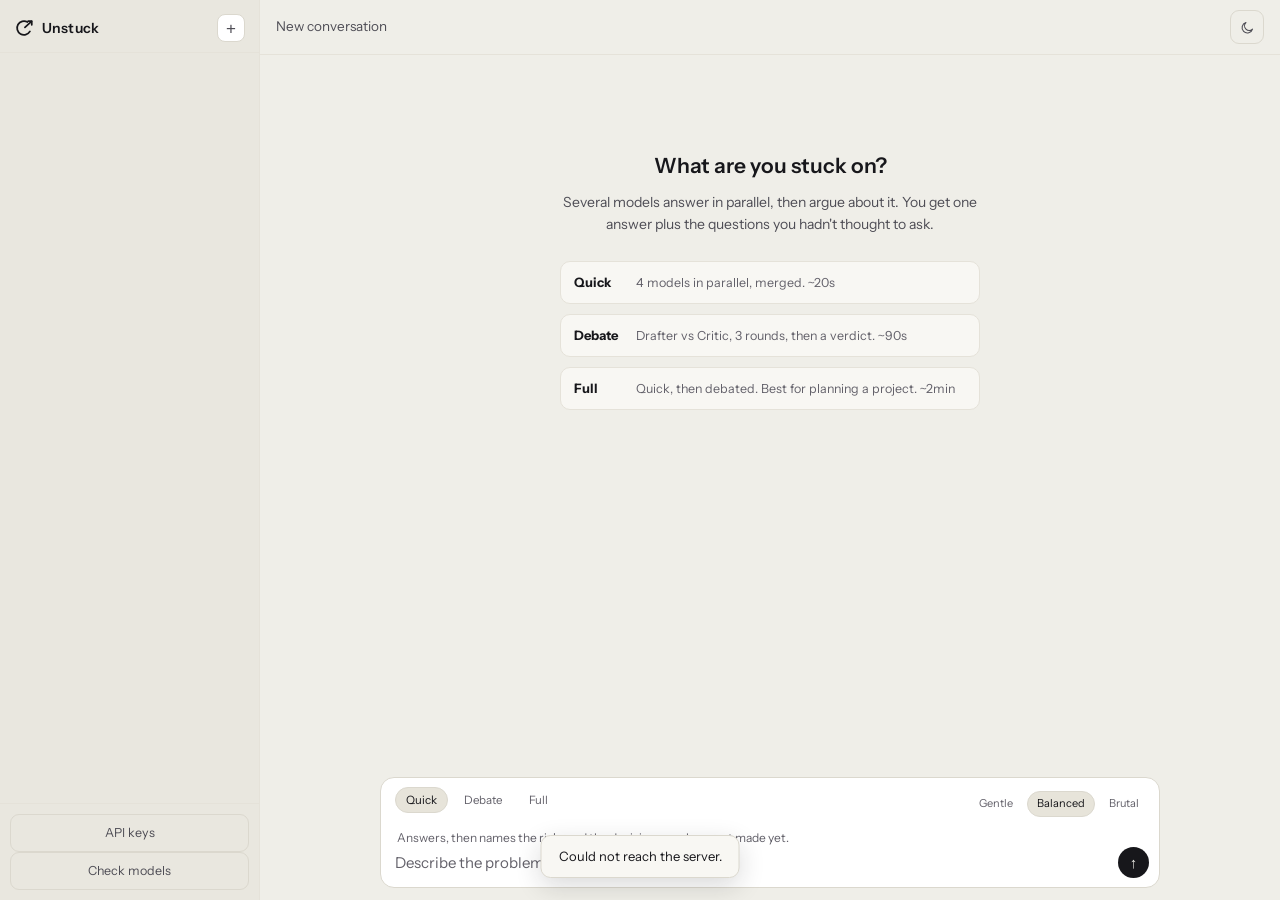
==== commit d703e288: "Explain Gentle / Balanced / Brutal where people can see it The control had three bare words and a `t" ====
--- a/static/index.html
+++ b/static/index.html
@@ -30,6 +30,10 @@
 <!-- Auth: sign in or create an account -->
 <div id="login" class="login hidden">
   <div class="login-card">
+    <a class="auth-back" id="auth-back" href="/?home=1">
+      <svg viewBox="0 0 16 16" fill="none" stroke="currentColor" stroke-width="1.6" stroke-linecap="round" stroke-linejoin="round" aria-hidden="true"><path d="M10 3 5 8l5 5"/></svg>
+      Back
+    </a>
     <div class="auth-brand"><svg class="auth-mark" viewBox="0 0 32 32" fill="none" aria-hidden="true"><path d="M25.5 21.5 A11 11 0 1 1 21.5 6.5" stroke="currentColor" stroke-width="2.8" stroke-linecap="round"/><path d="M17.5 15 L28 5.4" stroke="currentColor" stroke-width="2.8" stroke-linecap="round"/><path d="M22.6 5 L28.4 5 L28.4 10.8" stroke="currentColor" stroke-width="2.8" stroke-linecap="round" stroke-linejoin="round"/></svg></div>
     <h1 id="auth-title">Unstuck</h1>
     <p id="auth-sub">Several models answer, then argue about it.</p>
@@ -95,7 +99,7 @@
           <input type="text" id="su-name" autocomplete="name" placeholder="Your name">
         </label>
         <label class="field">
-          <span>What will you use Council for? <i>optional</i></span>
+          <span>What will you use Unstuck for? <i>optional</i></span>
           <input type="text" id="su-purpose" maxlength="200"
                  placeholder="Deciding what to build next">
         </label>
@@ -172,12 +176,13 @@
             <button data-mode="debate" class="mode">Debate</button>
             <button data-mode="full" class="mode">Full</button>
           </div>
-          <div class="challenge" id="challenge" title="How hard the council pushes back">
+          <div class="challenge" id="challenge">
             <button data-level="low" class="chal">Gentle</button>
             <button data-level="medium" class="chal active">Balanced</button>
             <button data-level="high" class="chal">Brutal</button>
           </div>
         </div>
+        <p class="control-hint" id="challenge-hint"></p>
         <div class="input-row">
           <textarea id="prompt" rows="1" placeholder="Describe the problem or the project..."></textarea>
           <button id="send" class="send" aria-label="Send">↑</button>
@@ -195,7 +200,7 @@
       <button id="keys-close" class="icon-x" aria-label="Close">&times;</button>
     </header>
     <p class="modal-sub">
-      Council runs on your own keys, so your quota is yours alone. Keys are
+      Unstuck runs on your own keys, so your quota is yours alone. Keys are
       encrypted before they are stored and never shown back to you in full.
       Every provider below has a free tier.
     </p>
@@ -204,7 +209,7 @@
     <hr class="modal-rule">
     <h3 class="modal-h3">Memory</h3>
     <p class="modal-sub">
-      A folder of markdown notes Council searches before every run, so you stop
+      A folder of markdown notes Unstuck searches before every run, so you stop
       pasting the same context into every question. An Obsidian vault is exactly
       this. Yours alone &mdash; other accounts never see it.
     </p>
--- a/static/style.css
+++ b/static/style.css
@@ -844,3 +844,22 @@
   ::view-transition-old(*),
   ::view-transition-new(*) { animation: none !important; }
 }
+
+.auth-back {
+  display: inline-flex; align-items: center; gap: 5px;
+  margin-bottom: 18px; padding: 6px 10px 6px 7px; margin-left: -7px;
+  border-radius: 8px;
+  font-size: 12.5px; color: var(--text-faint); text-decoration: none;
+  transition: color .16s ease, background .16s ease;
+}
+.auth-back:hover { color: var(--text); background: var(--surface-2); }
+.auth-back svg { width: 14px; height: 14px; }
+@media (max-width: 560px) { .auth-back { min-height: 40px; } }
+
+/* Explains the selected challenge level. Always visible: the tooltip it
+   replaces needed a hover, so it did not exist on a phone at all. */
+.control-hint {
+  font-size: 12px; line-height: 1.45; color: var(--text-faint);
+  margin: 8px 2px 0; min-height: 17px;
+}
+@media (max-width: 560px) { .control-hint { font-size: 11.5px; } }
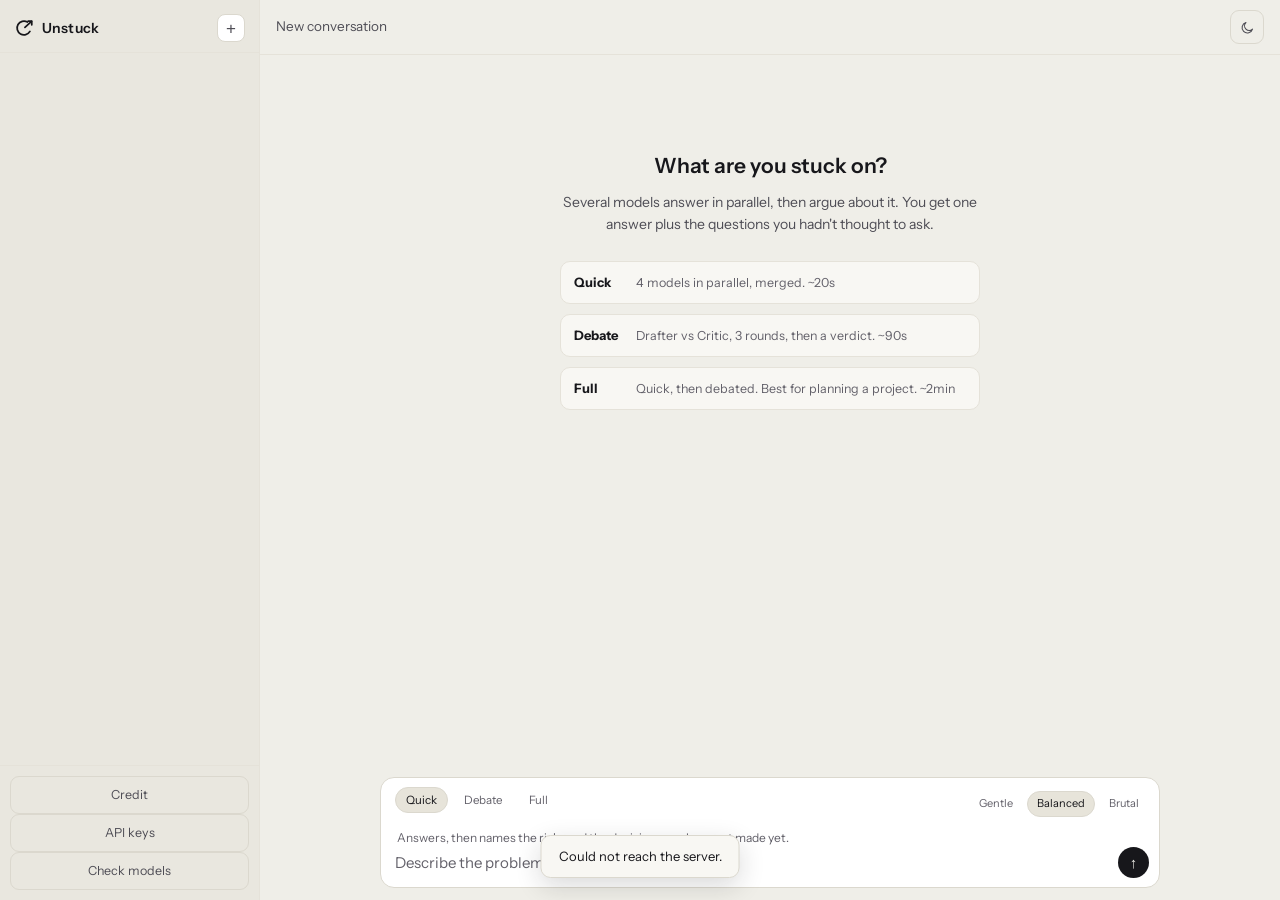
==== commit e9619282: "Add the credit screen Balance, what it buys, and a way to add more. Three things it had to do honest" ====
--- a/static/index.html
+++ b/static/index.html
@@ -131,6 +131,7 @@
         <span id="whoami-name"></span>
         <button id="logout" class="link-btn">Sign out</button>
       </div>
+      <button id="open-credit" class="btn-ghost">Credit</button>
       <button id="open-keys" class="btn-ghost">API keys</button>
       <button id="check-models" class="btn-ghost">Check models</button>
     </div>
@@ -192,6 +193,48 @@
   </main>
 </div>
 
+<!-- Credit -->
+<div id="credit-modal" class="modal hidden">
+  <div class="modal-card">
+    <header class="modal-head">
+      <h2>Credit</h2>
+      <button id="credit-close" class="icon-x" aria-label="Close">&times;</button>
+    </header>
+
+    <div class="credit-balance">
+      <span class="rail-label">Balance</span>
+      <div class="credit-amount" id="credit-amount">&mdash;</div>
+      <div class="credit-runs" id="credit-runs"></div>
+    </div>
+
+    <p class="modal-sub" id="credit-blurb">
+      Credit is spent as you use it, not monthly. It does not expire, and it
+      only goes down when a run actually costs something. You are never
+      charged for a run that fails.
+    </p>
+
+    <a id="credit-topup" class="btn-solid-wide" href="#" target="_blank"
+       rel="noopener">Add credit</a>
+
+    <p class="modal-note" id="credit-unavailable">
+      Paid credit is not switched on for this instance yet. The free tier below
+      is all there is for now.
+    </p>
+
+    <hr class="modal-rule">
+    <h3 class="modal-h3">What you get free</h3>
+    <p class="modal-sub">
+      Five runs a day on free models, shared with everyone else using this
+      instance &mdash; about eighty runs a day across all users together. When
+      that pot is empty it refills at midnight UTC.
+    </p>
+    <p class="modal-sub">
+      Paid runs put a stronger model on the two seats that decide the answer:
+      the one that merges the five opinions, and the one that rules the debate.
+    </p>
+  </div>
+</div>
+
 <!-- API keys -->
 <div id="keys-modal" class="modal hidden">
   <div class="modal-card">
--- a/static/style.css
+++ b/static/style.css
@@ -863,3 +863,27 @@
   margin: 8px 2px 0; min-height: 17px;
 }
 @media (max-width: 560px) { .control-hint { font-size: 11.5px; } }
+
+
+/* ---- credit screen ---- */
+.credit-balance {
+  border: 1px solid var(--border); border-radius: 12px;
+  background: var(--surface); padding: 18px; margin-bottom: 16px;
+}
+.credit-amount {
+  font-size: 32px; font-weight: 650; letter-spacing: -.02em;
+  color: var(--text); line-height: 1.1; margin-top: 8px;
+  font-variant-numeric: tabular-nums;
+}
+.credit-runs { font-size: 13px; color: var(--text-dim); margin-top: 6px; }
+.btn-solid-wide {
+  display: block; width: 100%; text-align: center; text-decoration: none;
+  background: var(--btn-bg); color: var(--btn-fg);
+  font-size: 14px; font-weight: 650; padding: 12px; border-radius: 10px;
+  margin-top: 4px;
+}
+.btn-solid-wide:hover { background: var(--btn-bg-hover); }
+.modal-note {
+  font-size: 12.5px; line-height: 1.6; color: var(--text-faint);
+  border: 1px dashed var(--border); border-radius: 10px; padding: 11px 13px;
+}
